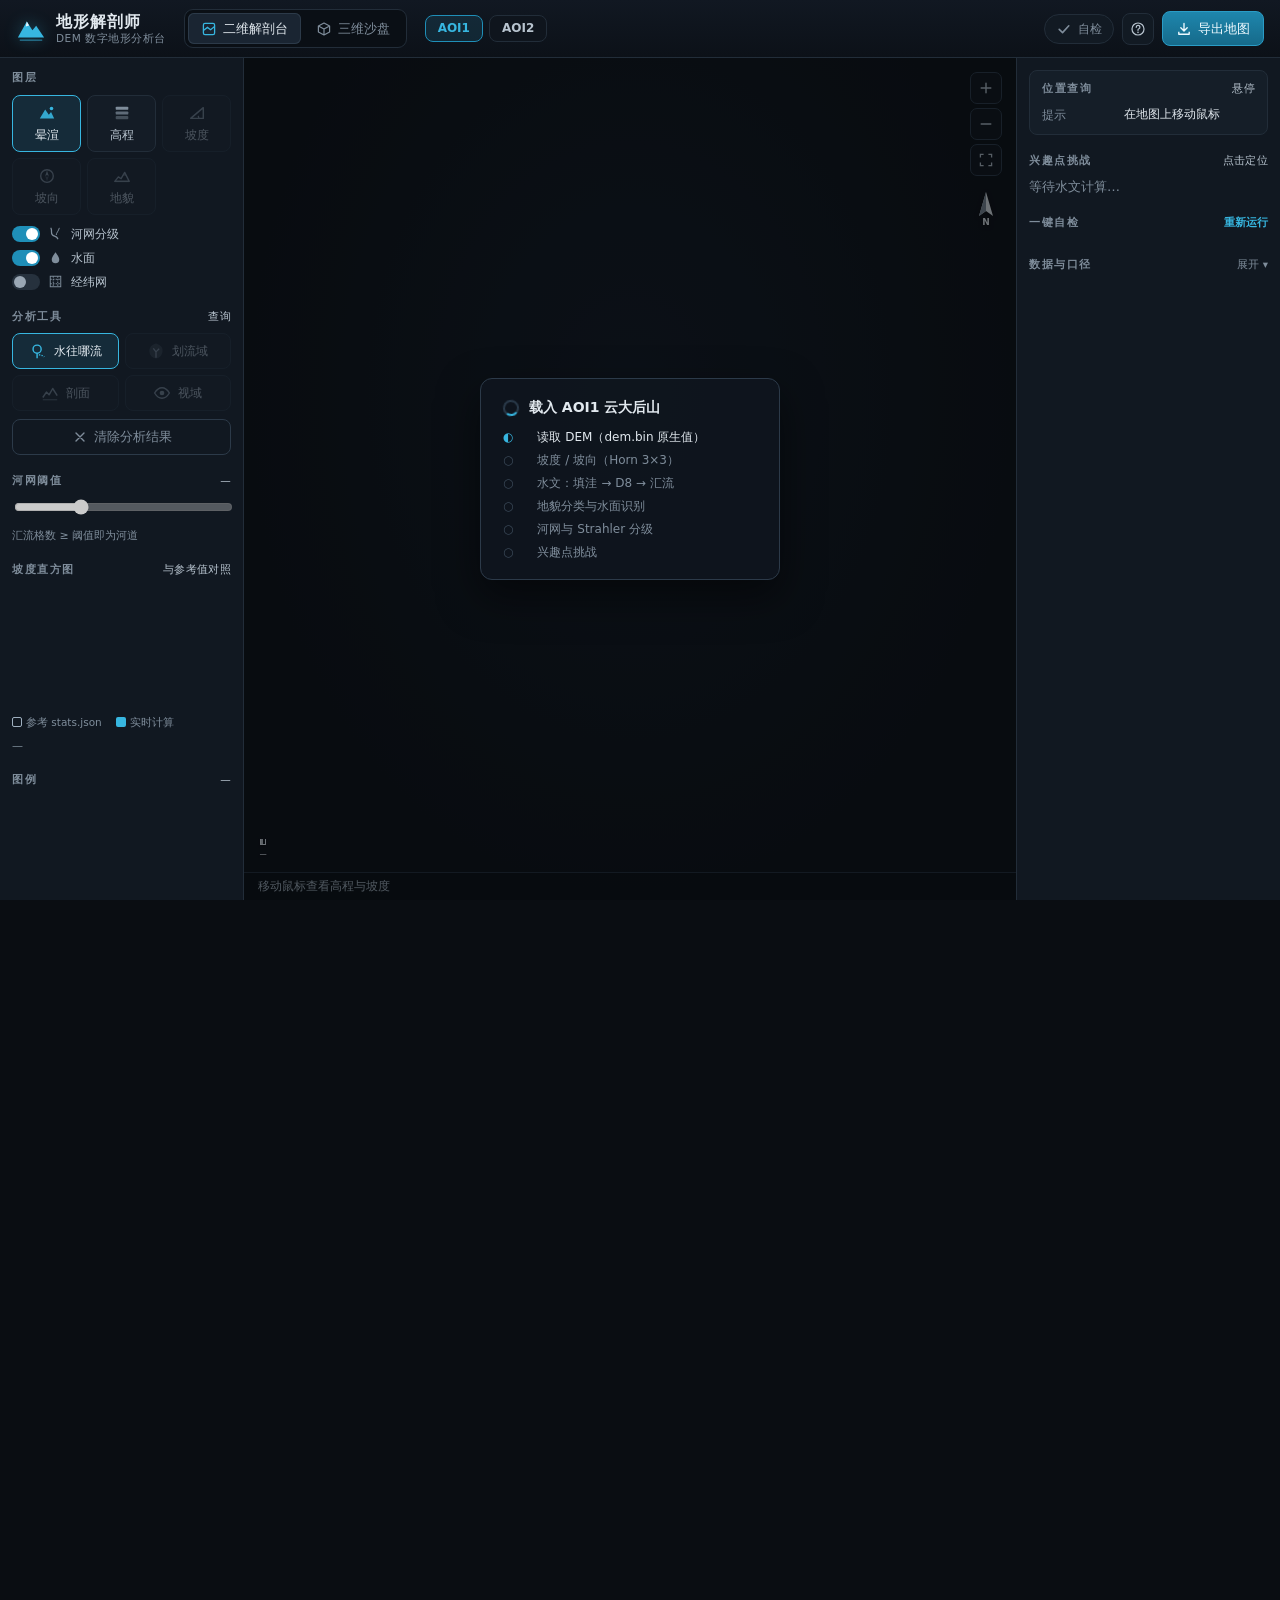
==== index.html @ 7ccb73d2 "feat: 地形解剖师 DEM 数字地形分析台（纯静态，断网可跑）" ====
<!DOCTYPE html>
<html lang="zh-CN">
<head>
<meta charset="utf-8">
<meta name="viewport" content="width=device-width, initial-scale=1">
<title>地形解剖师 · DEM 数字地形分析台</title>
<meta http-equiv="refresh" content="0; url=app/">
<style>
  html,body{margin:0;height:100%;background:#0b0f14;color:#e8f6fc;font-family:"Microsoft YaHei","PingFang SC",sans-serif}
  .wrap{height:100%;display:flex;flex-direction:column;align-items:center;justify-content:center;gap:14px}
  a{color:#37b6e0}
  p{margin:0;opacity:.75;font-size:14px}
</style>
</head>
<body>
<div class="wrap">
  <h1 style="margin:0;font-size:20px;font-weight:600">地形解剖师 · DEM 数字地形分析台</h1>
  <p>正在进入分析台…如未自动跳转，请点击 <a href="app/">进入 app</a></p>
</div>
</body>
</html>
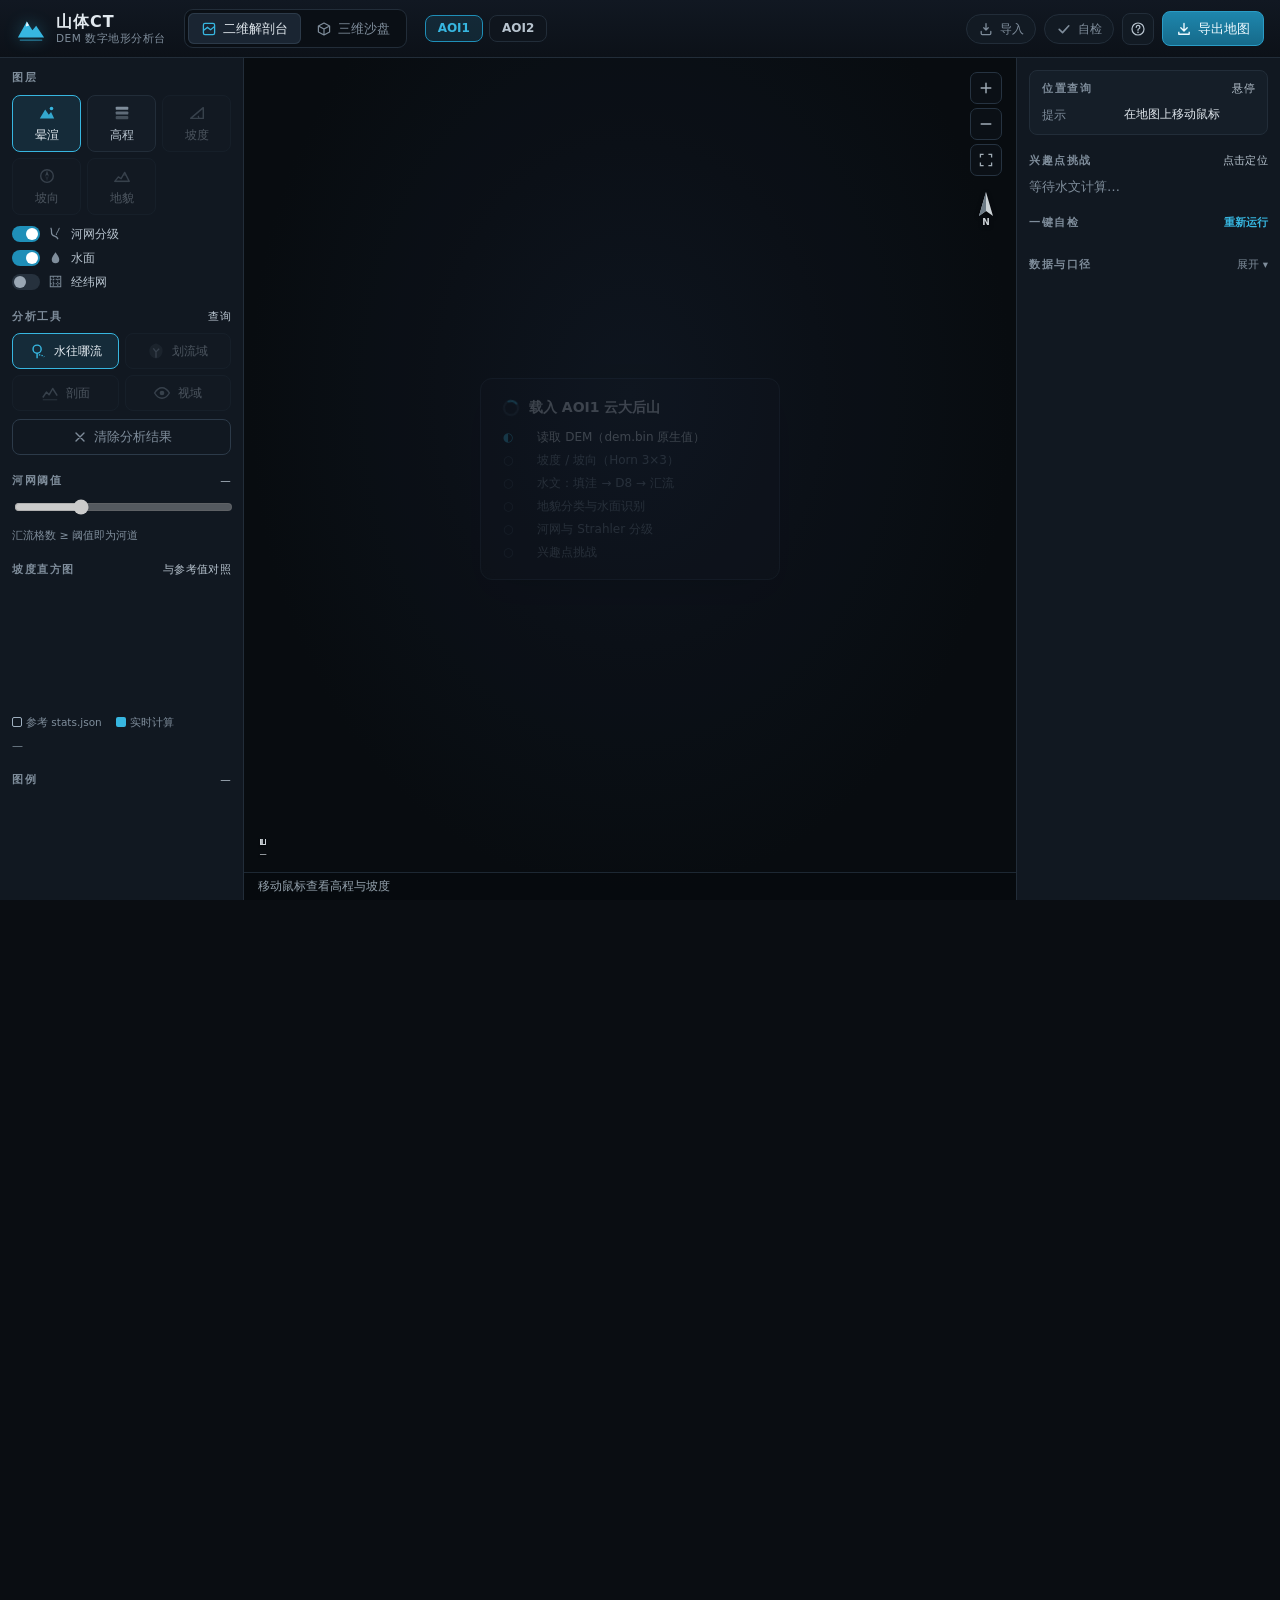
==== commit 930fbaf3: "chore: 跳转页标题同步为山体CT" ====
--- a/index.html
+++ b/index.html
@@ -1,9 +1,9 @@
-<!DOCTYPE html>
+﻿<!DOCTYPE html>
 <html lang="zh-CN">
 <head>
 <meta charset="utf-8">
 <meta name="viewport" content="width=device-width, initial-scale=1">
-<title>地形解剖师 · DEM 数字地形分析台</title>
+<title>山体CT · DEM 数字地形分析台</title>
 <meta http-equiv="refresh" content="0; url=app/">
 <style>
   html,body{margin:0;height:100%;background:#0b0f14;color:#e8f6fc;font-family:"Microsoft YaHei","PingFang SC",sans-serif}
@@ -14,7 +14,7 @@
 </head>
 <body>
 <div class="wrap">
-  <h1 style="margin:0;font-size:20px;font-weight:600">地形解剖师 · DEM 数字地形分析台</h1>
+  <h1 style="margin:0;font-size:20px;font-weight:600">山体CT · DEM 数字地形分析台</h1>
   <p>正在进入分析台…如未自动跳转，请点击 <a href="app/">进入 app</a></p>
 </div>
 </body>
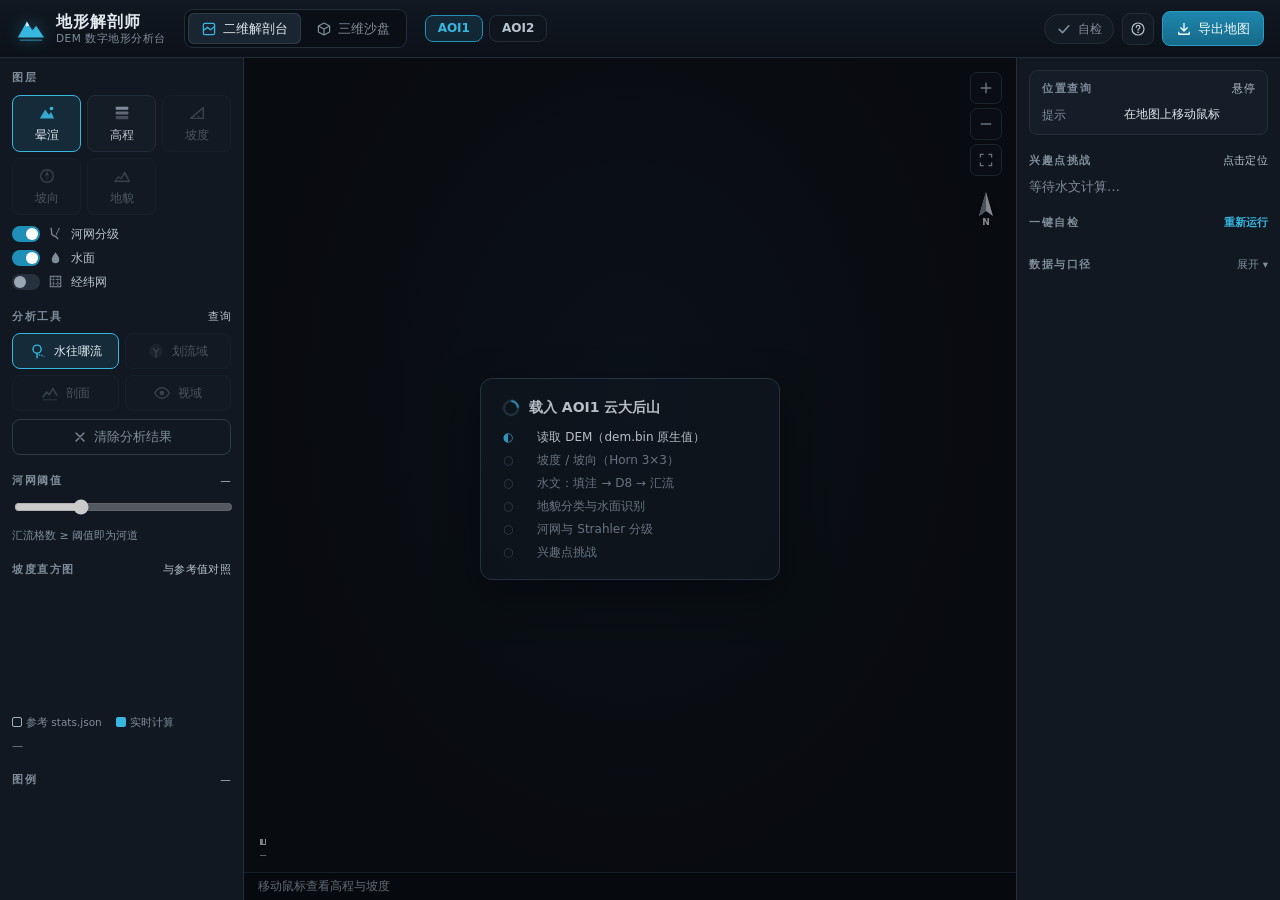
==== commit 6073d0d9: "revert: 撤销导入入口与山体CT改名 回退到 7ccb73d 的对外状态： - 移除「导入」路线图入口与 import.js - 顶栏与导出落款恢复为「地形解剖师」 - 移除 启动.bat" ====
--- a/index.html
+++ b/index.html
@@ -1,9 +1,9 @@
-﻿<!DOCTYPE html>
+<!DOCTYPE html>
 <html lang="zh-CN">
 <head>
 <meta charset="utf-8">
 <meta name="viewport" content="width=device-width, initial-scale=1">
-<title>山体CT · DEM 数字地形分析台</title>
+<title>地形解剖师 · DEM 数字地形分析台</title>
 <meta http-equiv="refresh" content="0; url=app/">
 <style>
   html,body{margin:0;height:100%;background:#0b0f14;color:#e8f6fc;font-family:"Microsoft YaHei","PingFang SC",sans-serif}
@@ -14,7 +14,7 @@
 </head>
 <body>
 <div class="wrap">
-  <h1 style="margin:0;font-size:20px;font-weight:600">山体CT · DEM 数字地形分析台</h1>
+  <h1 style="margin:0;font-size:20px;font-weight:600">地形解剖师 · DEM 数字地形分析台</h1>
   <p>正在进入分析台…如未自动跳转，请点击 <a href="app/">进入 app</a></p>
 </div>
 </body>
